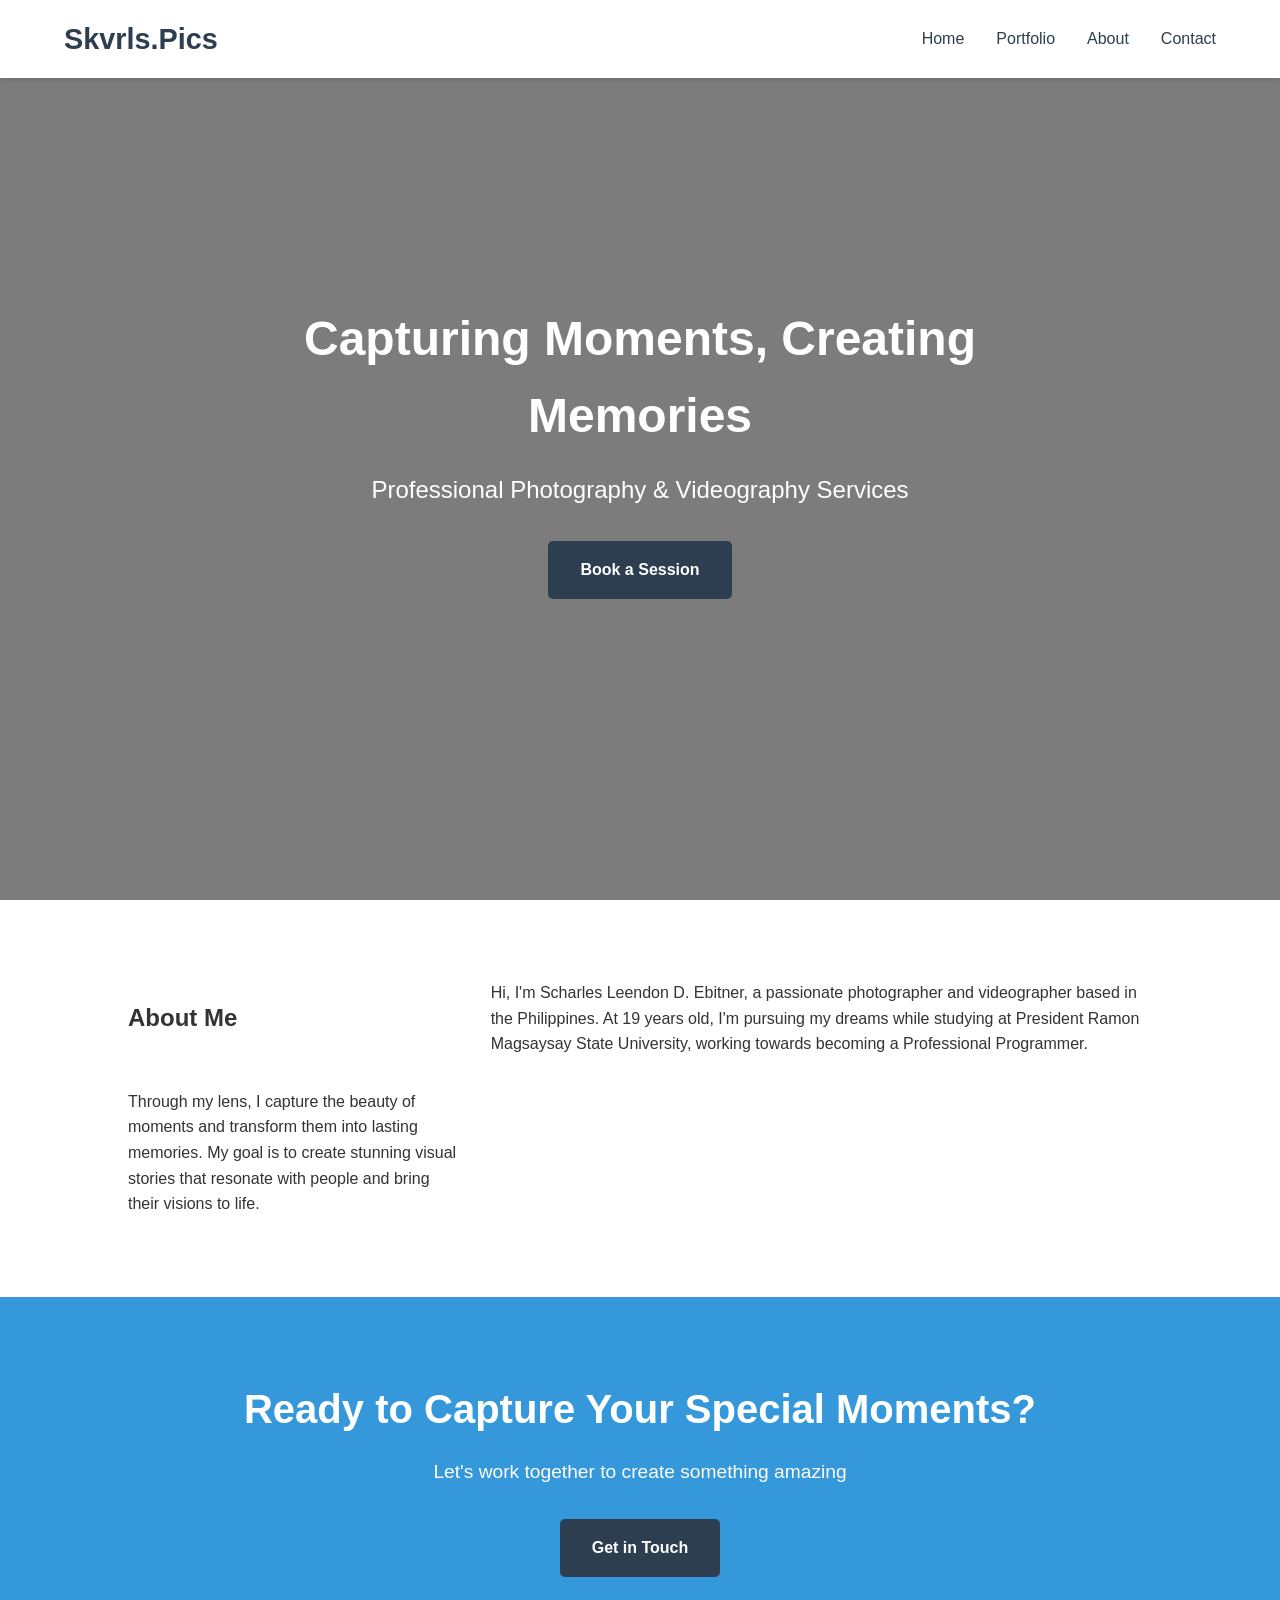
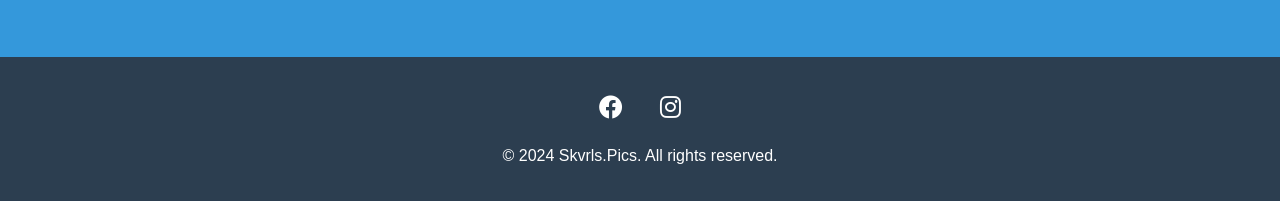
==== index.html @ 238830a1 "Add files via upload" ====
<!DOCTYPE html>
<html lang="en">
<head>
    <meta charset="utf-8">
    <title>skvrles - Photography Portfolio</title>
    <link rel="stylesheet" href="style.css">
    <link rel="stylesheet" href="https://cdnjs.cloudflare.com/ajax/libs/font-awesome/6.0.0/css/all.min.css">
</head>
<body>
    <nav class="navbar">
        <div class="nav-brand">
            <h1>Skvrls.Pics</h1>
        </div>
        <ul>
            <li><a href="index.html">Home</a></li>
            <li><a href="product.html">Portfolio</a></li>
            <li><a href="about us.html">About</a></li>
            <li><a href="contact.html">Contact</a></li>
        </ul>
    </nav>

    <section class="hero">
        <div class="hero-content">
            <h2>Capturing Moments, Creating Memories</h2>
            <p>Professional Photography & Videography Services</p>
            <a href="contact.html" class="cta-button">Book a Session</a>
        </div>
    </section>

    <main>
        <section class="about-section">
            <div class="about-content">
                <h2>About Me</h2>
                <p>Hi, I'm Scharles Leendon D. Ebitner, a passionate photographer and videographer based in the Philippines. At 19 years old, I'm pursuing my dreams while studying at President Ramon Magsaysay State University, working towards becoming a Professional Programmer.</p>
                <p>Through my lens, I capture the beauty of moments and transform them into lasting memories. My goal is to create stunning visual stories that resonate with people and bring their visions to life.</p>
            </div>
        </section>



        <section class="cta-section">
            <h2>Ready to Capture Your Special Moments?</h2>
            <p>Let's work together to create something amazing</p>
            <a href="contact.html" class="cta-button">Get in Touch</a>
        </section>
    </main>

    <footer>
        <div class="social-links">
            <a href="https://www.facebook.com/ebitnerscharles"><i class="fab fa-facebook"></i></a> 
            <a href="https://www.instagram.com/skvrles?utm_source=ig_web_button_share_sheet&igsh=ZDNlZDc0MzIxNw=="><i class="fab fa-instagram"></i></a>

        </div>
        <p>&copy; 2024 Skvrls.Pics. All rights reserved.</p>
    </footer>
</body>
</html>
---- style.css ----
/* Reset and Base Styles */
* {
    padding: 0;
    margin: 0;
    box-sizing: border-box;
    font-family: 'Poppins', Arial, sans-serif;
}

body {
    margin: 0;
    background-color: #f8f9fa;
    color: #333;
    line-height: 1.6;
}

/* Navigation */
.navbar {
    background-color: #fff;
    padding: 1rem 5%;
    display: flex;
    justify-content: space-between;
    align-items: center;
    box-shadow: 0 2px 5px rgba(0,0,0,0.1);
    position: fixed;
    width: 100%;
    top: 0;
    z-index: 1000;
}

.nav-brand h1 {
    color: #2c3e50;
    font-size: 1.8rem;
    margin: 0;
}

.navbar ul {
    list-style-type: none;
    display: flex;
    gap: 2rem;
}

.navbar a {
    color: #2c3e50;
    text-decoration: none;
    font-weight: 500;
    transition: color 0.3s ease;
}

.navbar a:hover {
    color: #3498db;
}

/* Hero Section */
.hero, .portfolio-header, .about-hero, .contact-hero {
    height: 100vh;
    background: linear-gradient(rgba(0,0,0,0.5), rgba(0,0,0,0.5)), url('https://images.unsplash.com/photo-1516035069371-29a1b244cc32?ixlib=rb-1.2.1&auto=format&fit=crop&w=1950&q=80');
    background-size: cover;
    background-position: center;
    display: flex;
    align-items: center;
    justify-content: center;
    text-align: center;
    color: white;
    padding: 0 1rem;
}

.hero-content, .portfolio-header, .about-hero, .contact-hero {
    max-width: 800px;
}

.hero h2, .portfolio-header h1, .about-hero h1, .contact-hero h1 {
    font-size: 3rem;
    margin-bottom: 1rem;
    animation: fadeInUp 1s ease;
}

.hero p, .portfolio-header p, .about-hero p, .contact-hero p {
    font-size: 1.5rem;
    margin-bottom: 2rem;
    animation: fadeInUp 1s ease 0.3s;
}

/* About Section */
.about-section {
    padding: 5rem 10%;
    background-color: #fff;
}

.about-content {
    max-width: 1200px;
    margin: 0 auto;
    display: grid;
    grid-template-columns: 1fr 2fr;
    gap: 2rem;
    align-items: center;
}

.about-image img {
    width: 100%;
    border-radius: 10px;
    box-shadow: 0 5px 15px rgba(0,0,0,0.1);
}

.about-text h2 {
    color: #2c3e50;
    margin-bottom: 1rem;
    font-size: 2.5rem;
}

.subtitle {
    color: #3498db;
    font-size: 1.2rem;
    margin-bottom: 2rem;
}

.skills, .experience {
    margin-top: 2rem;
}

.skills h3, .experience h3 {
    color: #2c3e50;
    margin-bottom: 1rem;
}

.skills ul {
    list-style: none;
    display: grid;
    grid-template-columns: repeat(2, 1fr);
    gap: 1rem;
}

.skills li {
    padding: 0.5rem 1rem;
    background-color: #f8f9fa;
    border-radius: 5px;
}

.timeline {
    margin-top: 1rem;
}

.timeline-item {
    margin-bottom: 1rem;
}

.timeline-item h4 {
    color: #3498db;
    margin-bottom: 0.5rem;
}

/* Portfolio Section */
.portfolio-filters {
    text-align: center;
    margin: 2rem 0;
}

.filter-btn {
    padding: 0.5rem 1.5rem;
    margin: 0 0.5rem;
    background: none;
    border: 2px solid #3498db;
    color: #3498db;
    border-radius: 5px;
    cursor: pointer;
    transition: all 0.3s ease;
}

.filter-btn.active, .filter-btn:hover {
    background-color: #3498db;
    color: white;
}

.portfolio-grid {
    display: grid;
    grid-template-columns: repeat(auto-fit, minmax(300px, 1fr));
    gap: 2rem;
    padding: 2rem;
}

.portfolio-item {
    position: relative;
    overflow: hidden;
    border-radius: 10px;
    box-shadow: 0 5px 15px rgba(0,0,0,0.1);
}

.portfolio-item img {
    width: 100%;
    height: 300px;
    object-fit: cover;
    transition: transform 0.3s ease;
}

.portfolio-overlay {
    position: absolute;
    bottom: 0;
    left: 0;
    right: 0;
    background: linear-gradient(transparent, rgba(0,0,0,0.8));
    padding: 1rem;
    color: white;
    transform: translateY(100%);
    transition: transform 0.3s ease;
}

.portfolio-item:hover .portfolio-overlay {
    transform: translateY(0);
}

/* Contact Section */
.contact-content {
    display: grid;
    grid-template-columns: 1fr 2fr;
    gap: 4rem;
    max-width: 1200px;
    margin: 0 auto;
    padding: 5rem 10%;
}

.contact-info {
    background-color: #2c3e50;
    color: white;
    padding: 2rem;
    border-radius: 10px;
}

.info-item {
    display: flex;
    align-items: center;
    margin-bottom: 1.5rem;
}

.info-item i {
    margin-right: 1rem;
    font-size: 1.2rem;
}

.contact-form {
    background-color: white;
    padding: 2rem;
    border-radius: 10px;
    box-shadow: 0 5px 15px rgba(0,0,0,0.1);
}

.form-group {
    margin-bottom: 1.5rem;
}

.form-group label {
    display: block;
    margin-bottom: 0.5rem;
    color: #2c3e50;
}

.form-group input,
.form-group textarea {
    width: 100%;
    padding: 0.8rem;
    border: 1px solid #ddd;
    border-radius: 5px;
    font-size: 1rem;
}

/* FAQ Section */
.faq-section {
    padding: 5rem 10%;
    background-color: #f8f9fa;
}

.faq-grid {
    display: grid;
    grid-template-columns: repeat(auto-fit, minmax(300px, 1fr));
    gap: 2rem;
    margin-top: 2rem;
}

.faq-item {
    background-color: white;
    padding: 2rem;
    border-radius: 10px;
    box-shadow: 0 5px 15px rgba(0,0,0,0.1);
}

.faq-item h3 {
    color: #2c3e50;
    margin-bottom: 1rem;
}

/* CTA Section */
.cta-section {
    padding: 5rem 10%;
    text-align: center;
    background-color: #3498db;
    color: white;
}

.cta-section h2 {
    font-size: 2.5rem;
    margin-bottom: 1rem;
}

.cta-section p {
    font-size: 1.2rem;
    margin-bottom: 2rem;
}

/* Buttons */
.cta-button {
    display: inline-block;
    padding: 1rem 2rem;
    background-color: #2c3e50;
    color: white;
    text-decoration: none;
    border-radius: 5px;
    transition: background-color 0.3s ease;
    font-weight: bold;
    border: none;
    cursor: pointer;
}

.cta-button:hover {
    background-color: #1a252f;
}

/* Footer */
footer {
    background-color: #2c3e50;
    color: white;
    padding: 2rem;
    text-align: center;
}

.social-links {
    margin-bottom: 1rem;
}

.social-links a {
    color: white;
    font-size: 1.5rem;
    margin: 0 1rem;
    transition: color 0.3s ease;
}

.social-links a:hover {
    color: #3498db;
}

/* Animations */
@keyframes fadeInUp {
    from {
        opacity: 0;
        transform: translateY(20px);
    }
    to {
        opacity: 1;
        transform: translateY(0);
    }
}

/* Responsive Design */
@media (max-width: 768px) {
    .navbar {
        flex-direction: column;
        padding: 1rem;
    }

    .navbar ul {
        margin-top: 1rem;
        gap: 1rem;
    }

    .hero h2, .portfolio-header h1, .about-hero h1, .contact-hero h1 {
        font-size: 2rem;
    }

    .hero p, .portfolio-header p, .about-hero p, .contact-hero p {
        font-size: 1.2rem;
    }

    .about-content, .contact-content {
        grid-template-columns: 1fr;
        padding: 3rem 5%;
    }

    .skills ul {
        grid-template-columns: 1fr;
    }

    .portfolio-grid {
        grid-template-columns: 1fr;
    }
}
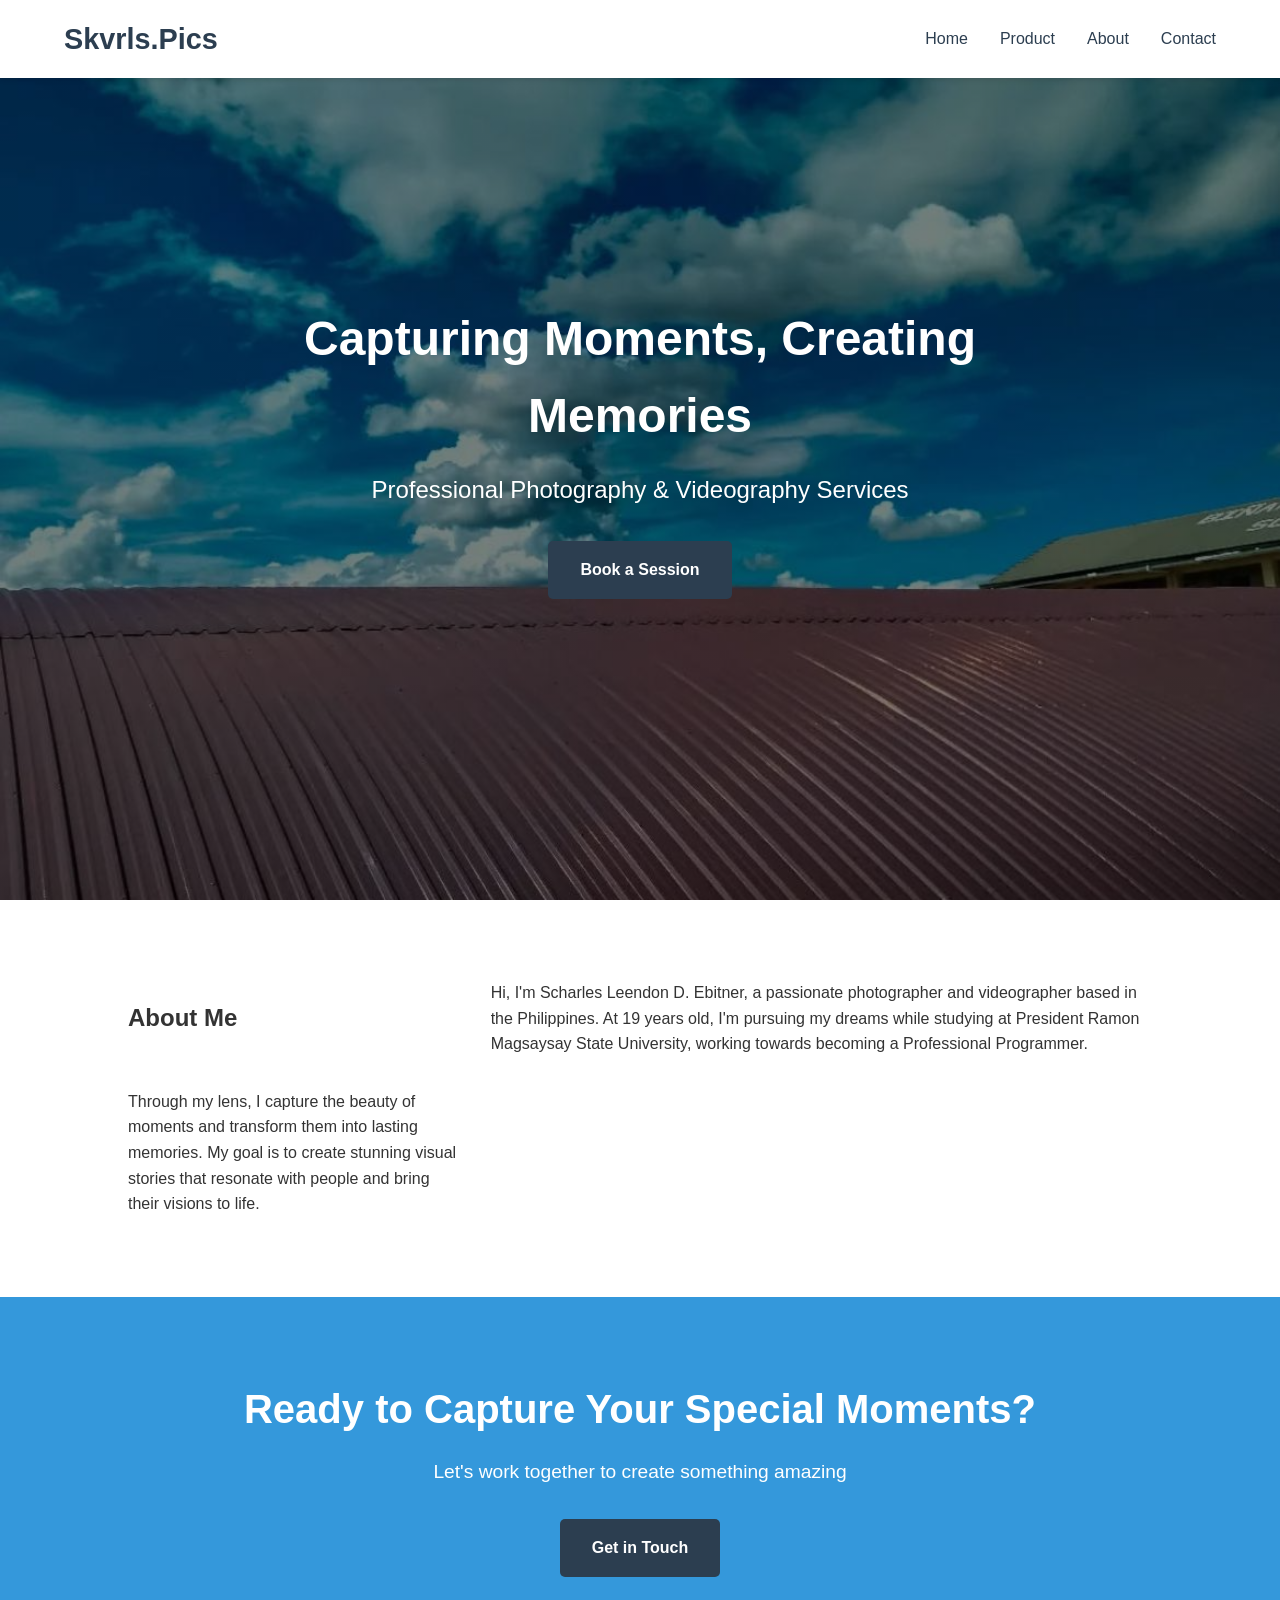
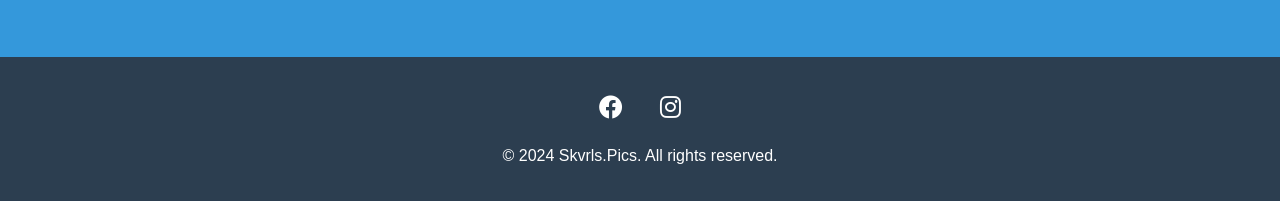
==== commit b2df5ea6: "Add files via upload" ====
--- a/index.html
+++ b/index.html
@@ -13,8 +13,8 @@
         </div>
         <ul>
             <li><a href="index.html">Home</a></li>
-            <li><a href="product.html">Portfolio</a></li>
-            <li><a href="about us.html">About</a></li>
+            <li><a href="product.html">Product</a></li>
+            <li><a href="about.html">About</a></li>
             <li><a href="contact.html">Contact</a></li>
         </ul>
     </nav>
--- a/style.css
+++ b/style.css
@@ -53,7 +53,7 @@
 /* Hero Section */
 .hero, .portfolio-header, .about-hero, .contact-hero {
     height: 100vh;
-    background: linear-gradient(rgba(0,0,0,0.5), rgba(0,0,0,0.5)), url('https://images.unsplash.com/photo-1516035069371-29a1b244cc32?ixlib=rb-1.2.1&auto=format&fit=crop&w=1950&q=80');
+    background: linear-gradient(rgba(0,0,0,0.5), rgba(0,0,0,0.5)), url('skay.jpg');
     background-size: cover;
     background-position: center;
     display: flex;
